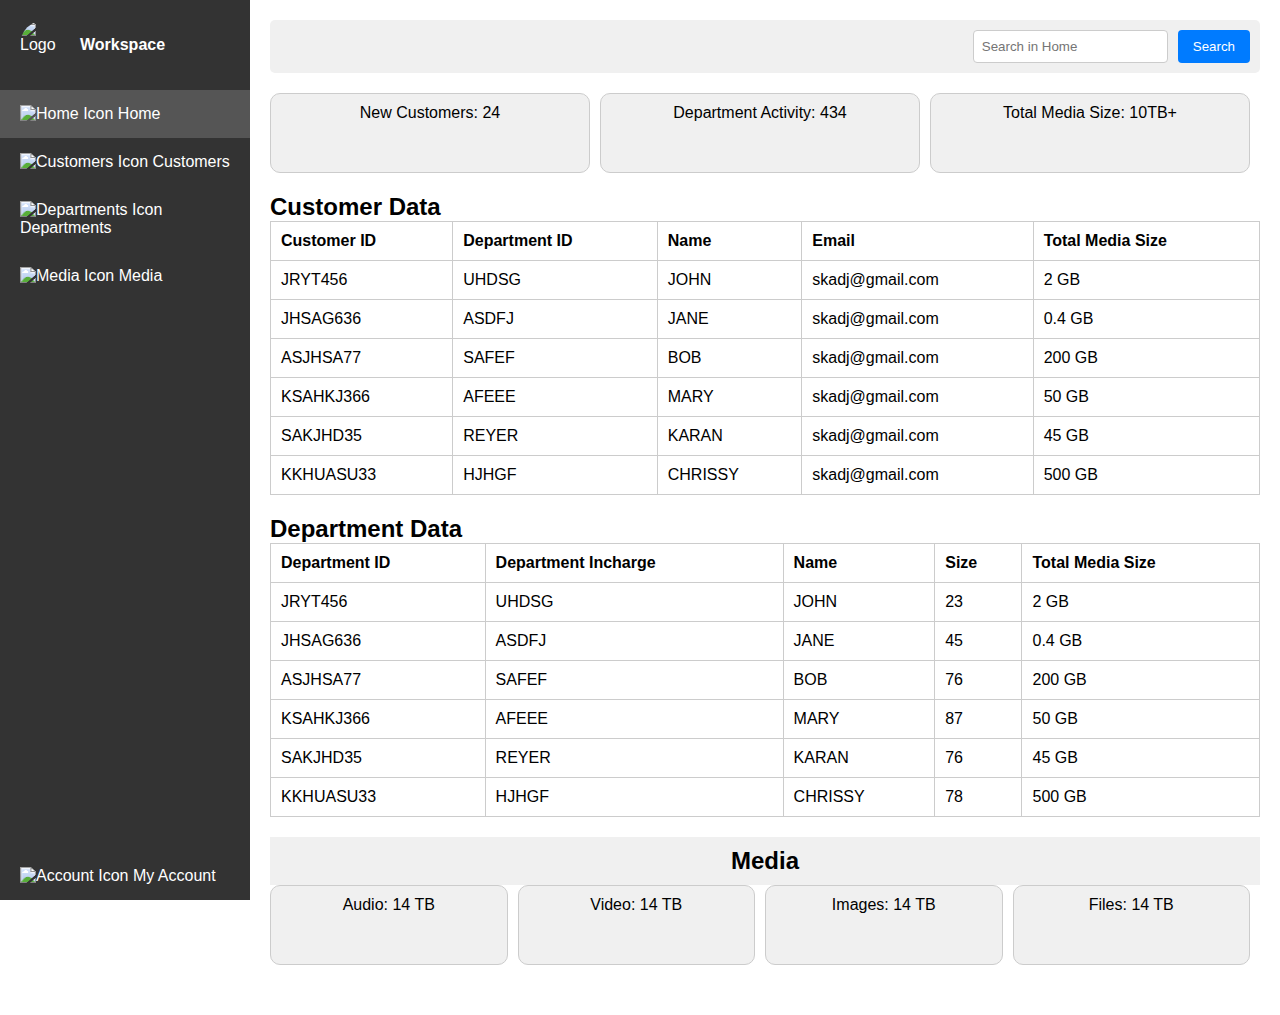
==== index.html @ 1a446918 "Add files via upload" ====
<!DOCTYPE html>
<html lang="en">
<head>
    <meta charset="UTF-8">
    <title>Home - WorkspaceW</title>
    <link rel="stylesheet" href="styles.css">
</head>
<body>
    <div class="sidebar">
        <div class="logo">
            <img src="logo.png" alt="Logo">
            <span class="bold">Workspace</span>
        </div>
        <a href="index.html" class="active"><img src="home_icon.png" alt="Home Icon"> Home</a>
        <a href="customers.html"><img src="customers_icon.png" alt="Customers Icon"> Customers</a>
        <a href="departments.html"><img src="departments_icon.png" alt="Departments Icon"> Departments</a>
        <a href="media.html"><img src="media_icon.png" alt="Media Icon"> Media</a>
        <a href="account.html" class="bottom"><img src="account_icon.png" alt="Account Icon"> My Account</a>
    </div>
    <div class="content">
        <div class="top-bar">
            <input type="text" id="search-input" placeholder="Search in Home">
            <button id="search-button">Search</button>
        </div>
        <div class="summary">
            <div class="box rounded">New Customers: 24</div>
            <div class="box rounded">Department Activity: 434</div>
            <div class="box rounded">Total Media Size: 10TB+</div>
        </div>
        <h2>Customer Data</h2>
        <table>
            <thead>
                <tr>
                    <th>Customer ID</th>
                    <th>Department ID</th>
                    <th>Name</th>
                    <th>Email</th>
                    <th>Total Media Size</th>
                </tr>
            </thead>
            <tbody>
                <tr>
                    <td>JRYT456</td>
                    <td>UHDSG</td>
                    <td>JOHN</td>
                    <td>skadj@gmail.com</td>
                    <td>2 GB</td>
                </tr>
                <tr>
                    <td>JHSAG636</td>
                    <td>ASDFJ</td>
                    <td>JANE</td>
                    <td>skadj@gmail.com</td>
                    <td>0.4 GB</td>
                </tr>
                <tr>
                    <td>ASJHSA77</td>
                    <td>SAFEF</td>
                    <td>BOB</td>
                    <td>skadj@gmail.com</td>
                    <td>200 GB</td>
                </tr>
                <tr>
                    <td>KSAHKJ366</td>
                    <td>AFEEE</td>
                    <td>MARY</td>
                    <td>skadj@gmail.com</td>
                    <td>50 GB</td>
                </tr>
                <tr>
                    <td>SAKJHD35</td>
                    <td>REYER</td>
                    <td>KARAN</td>
                    <td>skadj@gmail.com</td>
                    <td>45 GB</td>
                </tr>
                <tr>
                    <td>KKHUASU33</td>
                    <td>HJHGF</td>
                    <td>CHRISSY</td>
                    <td>skadj@gmail.com</td>
                    <td>500 GB</td>
                </tr>
            </tbody>
        </table>
        <h2>Department Data</h2>
        <table>
            <thead>
                <tr>
                    <th>Department ID</th>
                    <th>Department Incharge</th>
                    <th>Name</th>
                    <th>Size</th>
                    <th>Total Media Size</th>
                </tr>
            </thead>
            <tbody>
                <tr>
                    <td>JRYT456</td>
                    <td>UHDSG</td>
                    <td>JOHN</td>
                    <td>23</td>
                    <td>2 GB</td>
                </tr>
                <tr>
                    <td>JHSAG636</td>
                    <td>ASDFJ</td>
                    <td>JANE</td>
                    <td>45</td>
                    <td>0.4 GB</td>
                </tr>
                <tr>
                    <td>ASJHSA77</td>
                    <td>SAFEF</td>
                    <td>BOB</td>
                    <td>76</td>
                    <td>200 GB</td>
                </tr>
                <tr>
                    <td>KSAHKJ366</td>
                    <td>AFEEE</td>
                    <td>MARY</td>
                    <td>87</td>
                    <td>50 GB</td>
                </tr>
                <tr>
                    <td>SAKJHD35</td>
                    <td>REYER</td>
                    <td>KARAN</td>
                    <td>76</td>
                    <td>45 GB</td>
                </tr>
                <tr>
                    <td>KKHUASU33</td>
                    <td>HJHGF</td>
                    <td>CHRISSY</td>
                    <td>78</td>
                    <td>500 GB</td>
                </tr>
            </tbody>
        </table>
        <h2 class="media-heading">Media</h2>
        <div class="media-container">
            <div class="media-box rounded">Audio: 14 TB</div>
            <div class="media-box rounded">Video: 14 TB</div>
            <div class="media-box rounded">Images: 14 TB</div>
            <div class="media-box rounded">Files: 14 TB</div>
        </div>
    </div>
    <script src="scripts.js"></script>
</body>
</html>
---- styles.css ----
* {
    margin: 0;
    padding: 0;
    box-sizing: border-box;
}

body {
    font-family: Arial, sans-serif;
}

/* Sidebar */
.sidebar {
    width: 250px;
    background-color: #333;
    color: white;
    height: 100vh;
    position: fixed;
    top: 0;
    left: 0;
    overflow-y: auto;
}

.sidebar .logo {
    padding: 20px;
    display: flex;
    align-items: center;
}

.sidebar .logo img {
    width: 50px;
    height: 50px;
    border-radius: 50%;
    margin-right: 10px;
}

.sidebar .bold {
    font-weight: bold;
}

.sidebar a {
    display: block;
    color: white;
    padding: 15px 20px;
    text-decoration: none;
}

.sidebar a.active {
    background-color: #555;
}

.sidebar a:hover {
    background-color: #555;
}

.sidebar .bottom {
    position: absolute;
    bottom: 0;
}

/* Content area */
.content {
    margin-left: 250px;
    padding: 20px;
}

.top-bar {
    display: flex;
    justify-content: flex-end;
    margin-bottom: 20px;
    background-color: #f0f0f0;
    padding: 10px;
    border-radius: 5px;
}

.top-bar input[type="text"] {
    padding: 8px;
    border-radius: 4px;
    border: 1px solid #ccc;
}

.top-bar button {
    padding: 8px 15px;
    margin-left: 10px;
    border: none;
    border-radius: 4px;
    background-color: #007bff;
    color: white;
    cursor: pointer;
}

.top-bar button:hover {
    background-color: #0056b3;
}

.summary {
    display: flex;
    margin-bottom: 20px;
}

.summary .box {
    flex: 1;
    height: 80px;
    padding: 10px;
    margin-right: 10px;
    text-align: center;
    background-color: #f0f0f0;
    border: 1px solid #ccc;
}

.rounded {
    border-radius: 10px;
}

table {
    width: 100%;
    border-collapse: collapse;
    margin-bottom: 20px;
    border: 1px solid #ccc;
}

table th, table td {
    padding: 10px;
    text-align: left;
    border: 1px solid #ccc;
}

/*table th {
    background-color: #f0f0f0; // Background color 
    position: sticky; // Stick to top when scrolling 
    top: 0; // Stick to top 
    z-index: 1; // Ensure it's above table borders 
}*/

.media-heading {
    background-color: #f0f0f0;
    padding: 10px;
    text-align: center;
}

.media-container {
    display: flex;
    flex-wrap: wrap;
    margin-bottom: 20px;
}

.media-box {
    flex: 1 0 22%;
    height: 80px;
    padding: 10px;
    margin-right: 10px;
    margin-bottom: 10px;
    text-align: center;
    background-color: #f0f0f0;
    border: 1px solid #ccc;
}

.media-box1 {
    flex: 1 0 30%;
    height: 100px;
    padding: 10px;
    margin-right: 10px;
    margin-bottom: 10px;
    text-align: center;
    background-color: #f0f0f0;
    border: 1px solid #ccc;
    border-radius: 10px;
}

.navigator {
    margin-top: 20px;
    text-align: center;
}

.navigator button {
    background-color: #333;
    color: white;
    border: none;
    padding: 10px 20px;
    margin: 0 5px;
    cursor: pointer;
}

.navigator button:hover {
    background-color: #555;
}

.container {
    max-width: 800px;
    height: 600px; 
    margin: auto;
    padding: 20px;
    border-radius: 10px;
    background-color: #f9f9f9;
    box-shadow: 0 0 10px rgba(0, 0, 0, 0.1);
    display: flex;
    flex-direction: column;
}

.profile-image-container {
    text-align: left;
    margin-bottom: 20px;
    position: relative;
    left: 0;
    top: 0;
}

.profile-image-container img {
    width: 150px;
    height: 150px;
    border-radius: 50%;
    object-fit: cover;
}

.profile-image-container .edit-icon {
    display: block;
    margin-top: 10px;
    cursor: pointer;
    color: #007bff;
}

.form-group {
    margin-bottom: 15px;
}

.label {
    display: block;
    margin-bottom: 5px;
}

.input-container {
    display: flex;
    align-items: center;
    position: relative;
}

.input-container input {
    width: 100%;
    padding: 10px;
    border: 1px solid #ccc;
    border-radius: 5px;
    margin-right: 10px;
}

.edit-btn {
    padding: 5px 10px;
    border: none;
    background-color: #007bff;
    color: white;
    cursor: pointer;
    border-radius: 5px;
}

.button-group {
    text-align: center;
    margin-top: 20px;
}

.button-group .btn {
    padding: 10px 20px;
    margin: 0 5px;
    border: none;
    border-radius: 5px;
    cursor: pointer;
}

.button-group .save-btn {
    background-color: #28a745;
    color: #fff;
}

.button-group .cancel-btn {
    background-color: #dc3545;
    color: #fff;
}

form button:hover {
    background-color: #555;
}

/* Responsive adjustments */
@media (max-width: 768px) {
    .sidebar {
        width: 200px;
    }

    .content {
        margin-left: 200px;
    }

    .media-box {
        flex: 1 0 45%; 
    }
}

@media (max-width: 480px) {
    .sidebar {
        width: 150px;
    }

    .content {
        margin-left: 150px;
    }

    .media-box {
        flex: 1 0 100%; 
    }
}
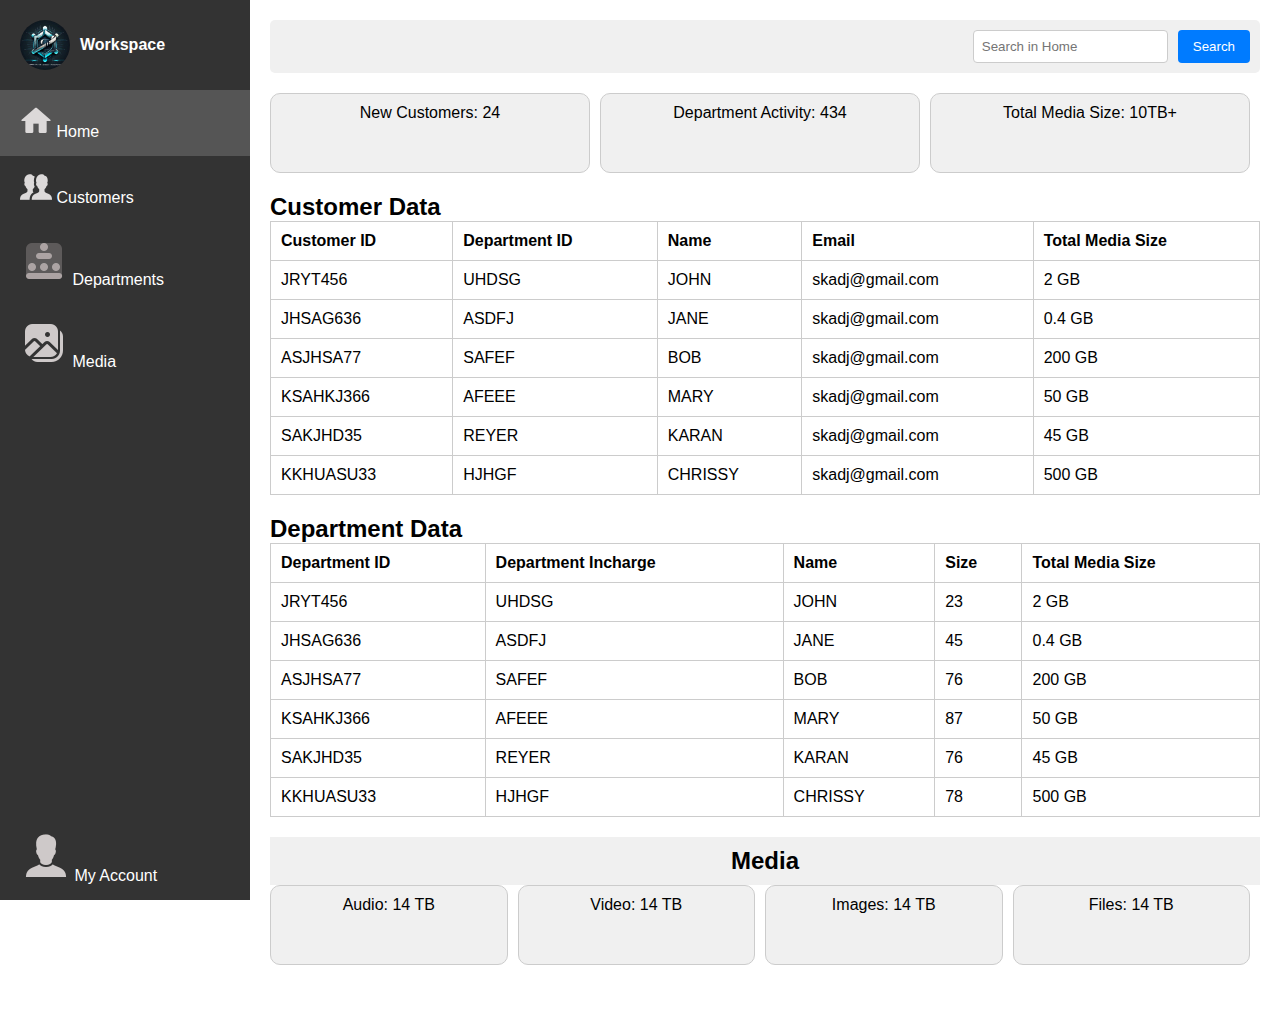
==== commit 8b52838a: "Update index.html" ====
--- a/index.html
+++ b/index.html
@@ -8,7 +8,7 @@
 <body>
     <div class="sidebar">
         <div class="logo">
-            <img src="logo.png" alt="Logo">
+            <img src="logo.jpeg" alt="Logo">
             <span class="bold">Workspace</span>
         </div>
         <a href="index.html" class="active"><img src="home_icon.png" alt="Home Icon"> Home</a>
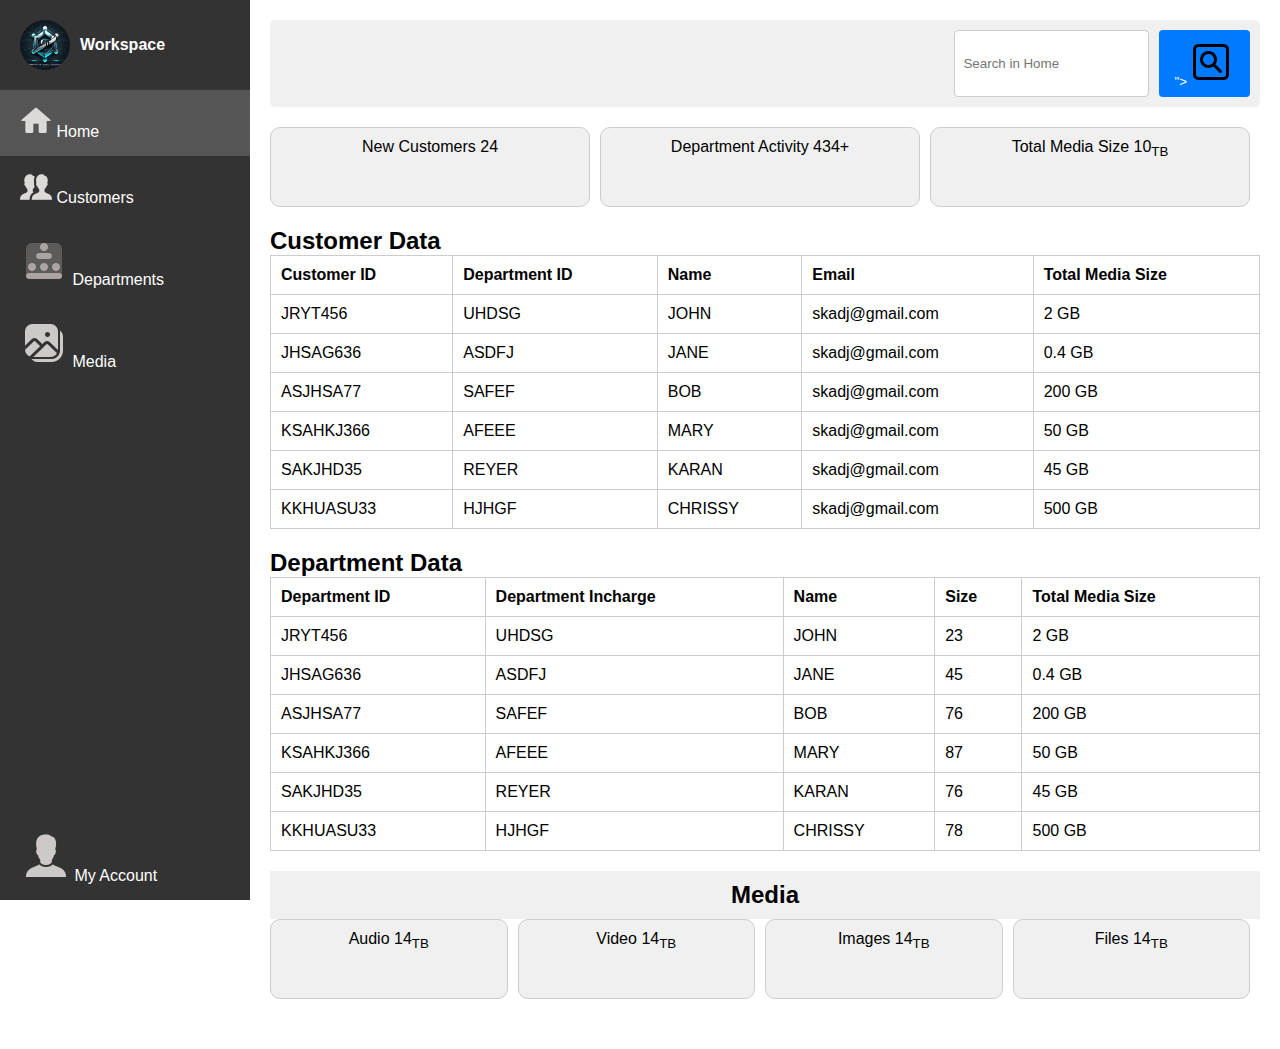
==== commit bc0e024e: "Update index.html" ====
--- a/index.html
+++ b/index.html
@@ -2,7 +2,7 @@
 <html lang="en">
 <head>
     <meta charset="UTF-8">
-    <title>Home - WorkspaceW</title>
+    <title>Home - Workspace</title>
     <link rel="stylesheet" href="styles.css">
 </head>
 <body>
@@ -20,14 +20,24 @@
     <div class="content">
         <div class="top-bar">
             <input type="text" id="search-input" placeholder="Search in Home">
-            <button id="search-button">Search</button>
+            <button id="search-button">"><img class="searcher" src="searcher_icon.png" alt="Search"></button>
         </div>
         <div class="summary">
-            <div class="box rounded">New Customers: 24</div>
-            <div class="box rounded">Department Activity: 434</div>
-            <div class="box rounded">Total Media Size: 10TB+</div>
+            <div class="box rounded">
+                <span class="title">New Customers</span>
+                <span class="number">24</span>
+            </div>
+            <div class="box rounded">
+                <span class="title">Department Activity</span>
+                <span class="number">434+</span>
+            </div>
+            <div class="box rounded">
+                <span class="title">Total Media Size</span>
+                <span class="number">10<sub>TB</sub></span>
+            </div>
         </div>
-        <h2>Customer Data</h2>
+        
+        <h2 class="customer">Customer Data</h2>
         <table>
             <thead>
                 <tr>
@@ -83,7 +93,7 @@
                 </tr>
             </tbody>
         </table>
-        <h2>Department Data</h2>
+        <h2 class="department">Department Data</h2>
         <table>
             <thead>
                 <tr>
@@ -141,11 +151,24 @@
         </table>
         <h2 class="media-heading">Media</h2>
         <div class="media-container">
-            <div class="media-box rounded">Audio: 14 TB</div>
-            <div class="media-box rounded">Video: 14 TB</div>
-            <div class="media-box rounded">Images: 14 TB</div>
-            <div class="media-box rounded">Files: 14 TB</div>
+            <div class="media-box rounded">
+                <span class="title">Audio</span>
+                <span class="number">14<sub>TB</sub></span>
+            </div>
+            <div class="media-box rounded">
+                <span class="title">Video</span>
+                <span class="number">14<sub>TB</sub></span>
+            </div>
+            <div class="media-box rounded">
+                <span class="title">Images</span>
+                <span class="number">14<sub>TB</sub></span>
+            </div>
+            <div class="media-box rounded">
+                <span class="title">Files</span>
+                <span class="number">14<sub>TB</sub></span>
+            </div>
         </div>
+        
     </div>
     <script src="scripts.js"></script>
 </body>
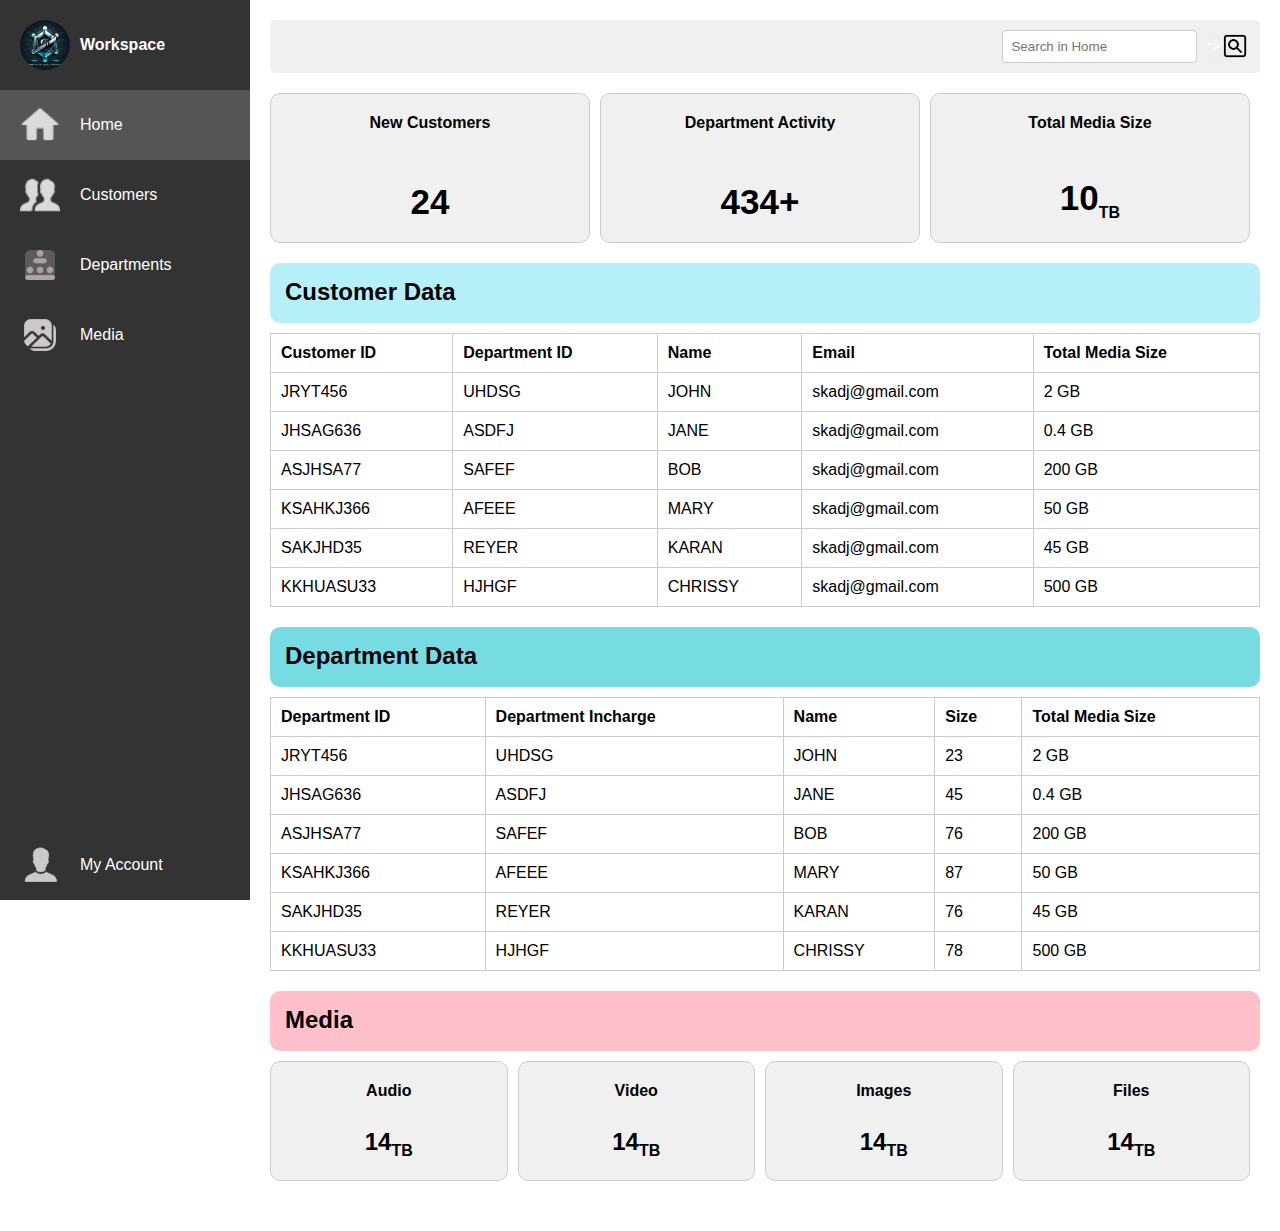
==== commit 438817b8: "Update index.html" ====
--- a/index.html
+++ b/index.html
@@ -3,6 +3,7 @@
 <head>
     <meta charset="UTF-8">
     <title>Home - Workspace</title>
+    <link rel="icon" type="image/x-icon" href="logo.jpeg">
     <link rel="stylesheet" href="styles.css">
 </head>
 <body>
--- a/styles.css
+++ b/styles.css
@@ -32,6 +32,7 @@
     height: 50px;
     border-radius: 50%;
     margin-right: 10px;
+    background-color: #0056b3;
 }
 
 .sidebar .bold {
@@ -39,10 +40,16 @@
 }
 
 .sidebar a {
-    display: block;
+    display: flex;
+    align-items: center;
     color: white;
     padding: 15px 20px;
     text-decoration: none;
+}
+
+.sidebar a img {
+    width: 40px; 
+    margin-right: 20px; 
 }
 
 .sidebar a.active {
@@ -80,15 +87,24 @@
 }
 
 .top-bar button {
-    padding: 8px 15px;
+    display: flex;
+    align-items: center;
+    justify-content: center;
+    height: 32px;
+    padding: 0px;
     margin-left: 10px;
     border: none;
     border-radius: 4px;
-    background-color: #007bff;
+    /* background-color: #007bff; */
     color: white;
     cursor: pointer;
 }
 
+.top-bar button img.searcher {
+    height: 30px; 
+    width: 30px; 
+}
+
 .top-bar button:hover {
     background-color: #0056b3;
 }
@@ -100,12 +116,31 @@
 
 .summary .box {
     flex: 1;
-    height: 80px;
+    height: 150px;
     padding: 10px;
     margin-right: 10px;
     text-align: center;
     background-color: #f0f0f0;
     border: 1px solid #ccc;
+    display: flex;
+    flex-direction: column;
+    justify-content: space-between;
+    font-weight: bold;
+}
+
+.summary .box .title {
+    margin-top: 10px;
+    font-weight: bold;
+}
+
+.summary .box .number {
+    margin-bottom: 10px;
+    font-size: 35px; 
+    font-weight: bold;
+}
+
+.summary .box .number sub {
+    font-size: 16px; 
 }
 
 .rounded {
@@ -132,10 +167,28 @@
     z-index: 1; // Ensure it's above table borders 
 }*/
 
-.media-heading {
-    background-color: #f0f0f0;
-    padding: 10px;
-    text-align: center;
+.media-heading,.department,.customer,.videos-heading,.images-heading,.audio-heading {  
+    height: 60px;
+    margin-bottom: 10px;;
+    padding:15px;
+    border-radius: 10px;
+}
+
+.videos-heading,.images-heading,.audio-heading {
+    background-color: rgb(245, 204, 128);
+}
+
+.customer{
+    background-color: #b5f0f8;
+}
+
+
+.department{
+    background-color: rgb(119, 219, 226);   
+}
+
+.media-heading{
+    background-color: pink; 
 }
 
 .media-container {
@@ -146,18 +199,37 @@
 
 .media-box {
     flex: 1 0 22%;
-    height: 80px;
+    height: 120px;
     padding: 10px;
     margin-right: 10px;
     margin-bottom: 10px;
     text-align: center;
     background-color: #f0f0f0;
     border: 1px solid #ccc;
+    display: flex;
+    flex-direction: column;
+    justify-content: space-between;
+    font-weight: bold;
+}
+
+.media-box .title {
+    margin-top: 10px;
+    font-weight: bold;
+}
+
+.media-box .number {
+    margin-bottom: 10px;
+    font-size: 24px; 
+    font-weight: bold;
+}
+
+.media-box .number sub {
+    font-size: 16px; 
 }
 
 .media-box1 {
     flex: 1 0 30%;
-    height: 100px;
+    height: 150px;
     padding: 10px;
     margin-right: 10px;
     margin-bottom: 10px;
@@ -165,7 +237,19 @@
     background-color: #f0f0f0;
     border: 1px solid #ccc;
     border-radius: 10px;
-}
+    display: flex;
+    align-items: center;
+    justify-content: center;
+}
+
+.media-box1 img,
+.media-box1 video,
+.media-box1 audio {
+    max-width: 100%;
+    max-height: 100%;
+    border-radius: 10px;
+}
+
 
 .navigator {
     margin-top: 20px;
@@ -243,12 +327,22 @@
 }
 
 .edit-btn {
-    padding: 5px 10px;
+    display: flex;
+    align-items: center;
+    justify-content: center;
+    width: 24px;
+    height: 24px;
+    padding: 0px;
     border: none;
     background-color: #007bff;
     color: white;
     cursor: pointer;
     border-radius: 5px;
+}
+
+.edit-btn img {
+    width: 16px; 
+    height: 16px;
 }
 
 .button-group {
